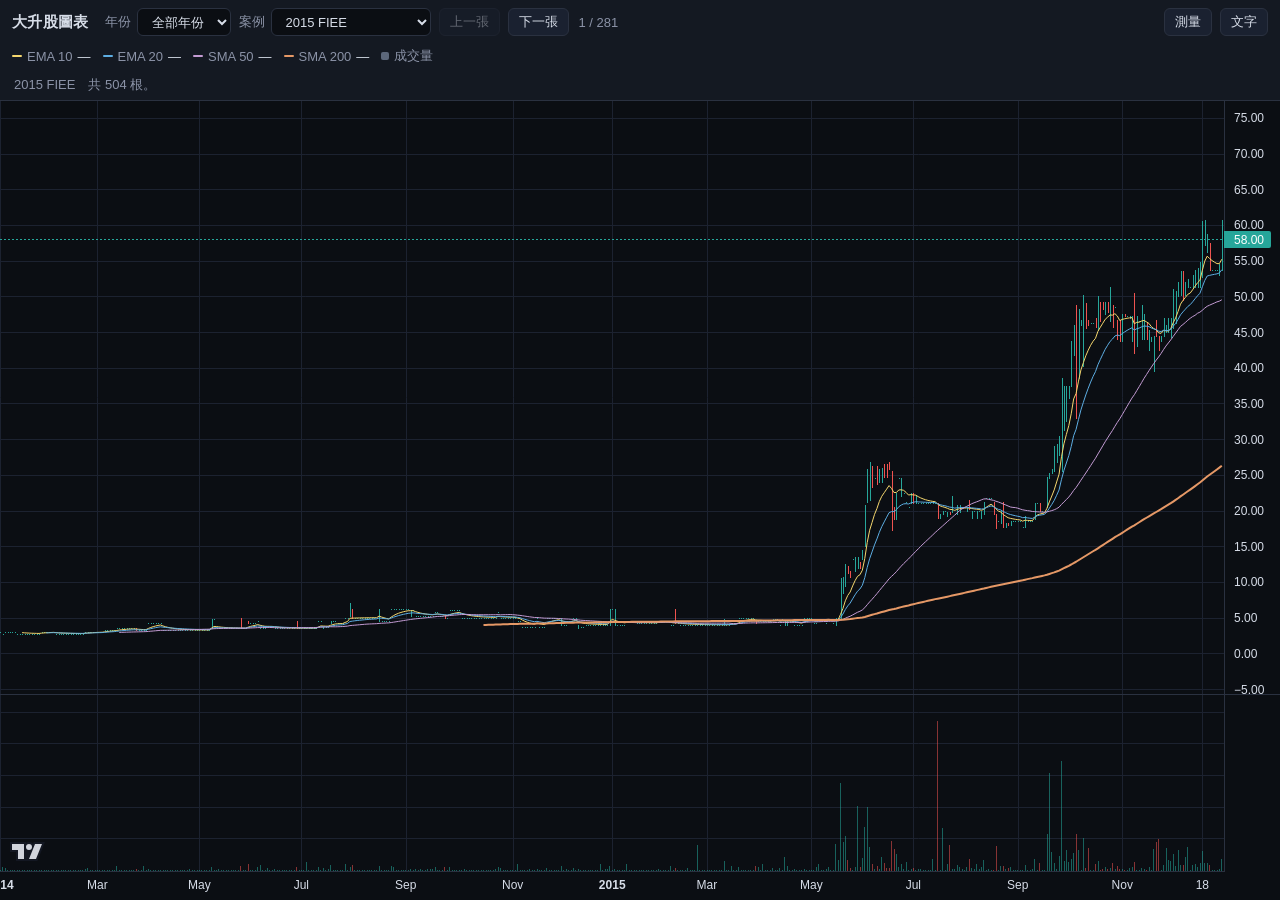
==== index.html @ e2f53012 "Add interactive big-gain stock chart browser with historical CSVs. Static GitHub Pages app using Tra" ====
<!DOCTYPE html>
<html lang="zh-Hant">
<head>
  <meta charset="UTF-8">
  <meta name="viewport" content="width=device-width, initial-scale=1">
  <title>大升股圖表</title>
  <link rel="stylesheet" href="css/styles.css">
</head>
<body>
  <div id="app">
    <header class="toolbar">
      <div class="row">
        <div class="title">大升股圖表</div>
        <label class="field">年份
          <select id="year-filter" aria-label="年份"></select>
        </label>
        <label class="field">案例
          <select id="case-select" aria-label="案例"></select>
        </label>
        <button type="button" id="prev-btn">上一張</button>
        <button type="button" id="next-btn">下一張</button>
        <span id="counter" class="counter">0 / 0</span>
        <span class="spacer"></span>
        <button type="button" id="measure-btn" title="拖拉兩點測量漲跌幅；亦可按住 Shift 拖拉">測量</button>
        <button type="button" id="text-btn" title="在圖上點一下寫短註記">文字</button>
      </div>
      <div class="row">
        <div class="legend">
          <span><i class="swatch ema10"></i>EMA 10 <em class="val" id="val-ema10">—</em></span>
          <span><i class="swatch ema20"></i>EMA 20 <em class="val" id="val-ema20">—</em></span>
          <span><i class="swatch sma50"></i>SMA 50 <em class="val" id="val-sma50">—</em></span>
          <span><i class="swatch sma200"></i>SMA 200 <em class="val" id="val-sma200">—</em></span>
          <span><i class="swatch vol"></i>成交量</span>
          <span id="ohlc" class="ohlc"></span>
        </div>
      </div>
      <div id="status"></div>
    </header>
    <div id="chart-wrap">
      <div id="chart"></div>
      <div id="note-editor">
        <input id="note-input" type="text" maxlength="80" placeholder="輸入文字，Enter 確定，Esc 取消" autocomplete="off">
      </div>
      <div id="boot-error"></div>
    </div>
  </div>
  <!-- TradingView Lightweight Charts v5.3.0, vendored for offline use.
       If the vendor file is missing, you may instead use:
       https://cdn.jsdelivr.net/npm/lightweight-charts@5.3.0/dist/lightweight-charts.standalone.production.js -->
  <script src="vendor/lightweight-charts.standalone.production.js"></script>
  <script src="js/csv.js"></script>
  <script src="js/ma.js"></script>
  <script src="js/draw.js"></script>
  <script src="js/app.js"></script>
</body>
</html>
---- css/styles.css ----
:root {
  --bg: #0b0e13;
  --bg-elev: #141922;
  --bg-hover: #1c2330;
  --border: #2a3140;
  --text: #d7dde8;
  --muted: #8b93a7;
  --accent: #3d8bfd;
  --accent-dim: #2a5a9e;
  --up: #26a69a;
  --down: #ef5350;
  --danger: #e57373;
  --ema10: #f5d76e;
  --ema20: #5dade2;
  --sma50: #c39bd3;
  --sma200: #e59866;
  --toolbar-h: 86px;
  --font: "Segoe UI", "PingFang TC", "Microsoft JhengHei", "Noto Sans TC", sans-serif;
}

* {
  box-sizing: border-box;
  margin: 0;
  padding: 0;
}

html, body {
  height: 100%;
  background: var(--bg);
  color: var(--text);
  font-family: var(--font);
  font-size: 13px;
  overflow: hidden;
}

#app {
  display: flex;
  flex-direction: column;
  height: 100%;
}

.toolbar {
  flex: 0 0 auto;
  min-height: var(--toolbar-h);
  padding: 8px 12px 6px;
  border-bottom: 1px solid var(--border);
  background: var(--bg-elev);
  display: flex;
  flex-direction: column;
  gap: 6px;
}

.row {
  display: flex;
  align-items: center;
  gap: 8px;
  flex-wrap: wrap;
  min-height: 28px;
}

.title {
  font-size: 15px;
  font-weight: 650;
  letter-spacing: 0.02em;
  margin-right: 8px;
  white-space: nowrap;
}

label.field {
  display: flex;
  align-items: center;
  gap: 6px;
  color: var(--muted);
  white-space: nowrap;
}

select, button, input[type="text"] {
  font: inherit;
  color: var(--text);
  background: var(--bg);
  border: 1px solid var(--border);
  border-radius: 6px;
}

select, button {
  height: 28px;
  padding: 0 10px;
}

select {
  max-width: 280px;
}

select#case-select {
  min-width: 160px;
  max-width: 320px;
}

button {
  cursor: pointer;
  background: #1a2130;
  white-space: nowrap;
}

button:hover:not(:disabled) {
  background: var(--bg-hover);
  border-color: #3a4558;
}

button:disabled {
  opacity: 0.4;
  cursor: default;
}

button.active {
  background: var(--accent-dim);
  border-color: var(--accent);
  color: #fff;
}

.counter {
  color: var(--muted);
  margin-left: 2px;
  min-width: 4.5em;
}

.spacer {
  flex: 1;
}

.legend {
  display: flex;
  align-items: center;
  gap: 12px;
  color: var(--muted);
  flex-wrap: wrap;
}

.legend span {
  display: inline-flex;
  align-items: center;
  gap: 5px;
  white-space: nowrap;
}

.swatch {
  width: 10px;
  height: 2px;
  border-radius: 1px;
  display: inline-block;
}

.swatch.ema10 { background: var(--ema10); }
.swatch.ema20 { background: var(--ema20); }
.swatch.sma50 { background: var(--sma50); }
.swatch.sma200 { background: var(--sma200); }
.swatch.vol { background: #5c677a; height: 8px; width: 8px; border-radius: 2px; }

.legend .val {
  color: var(--text);
  font-variant-numeric: tabular-nums;
  min-width: 0;
}

.ohlc {
  color: var(--muted);
  font-variant-numeric: tabular-nums;
  margin-left: 4px;
}

.ohlc b {
  font-weight: 600;
  color: var(--text);
}

.ohlc.up b { color: var(--up); }
.ohlc.down b { color: var(--down); }

#status {
  min-height: 0;
  color: var(--muted);
  padding: 0 2px;
}

#status.error {
  color: var(--danger);
}

#status.info {
  color: #9ec1ff;
}

#chart-wrap {
  flex: 1 1 auto;
  min-height: 0;
  position: relative;
  background: var(--bg);
}

#chart {
  width: 100%;
  height: 100%;
}

#note-editor {
  position: absolute;
  z-index: 20;
  display: none;
  transform: translate(8px, -50%);
}

#note-editor.visible {
  display: block;
}

#note-editor input {
  width: 240px;
  height: 30px;
  padding: 0 10px;
  background: #1b2230;
  border: 1px solid var(--accent);
  box-shadow: 0 6px 20px rgba(0, 0, 0, 0.45);
  outline: none;
}

#boot-error {
  position: absolute;
  inset: 0;
  display: none;
  align-items: center;
  justify-content: center;
  padding: 24px;
  text-align: center;
  color: var(--danger);
  background: var(--bg);
  z-index: 30;
}

#boot-error.visible {
  display: flex;
}
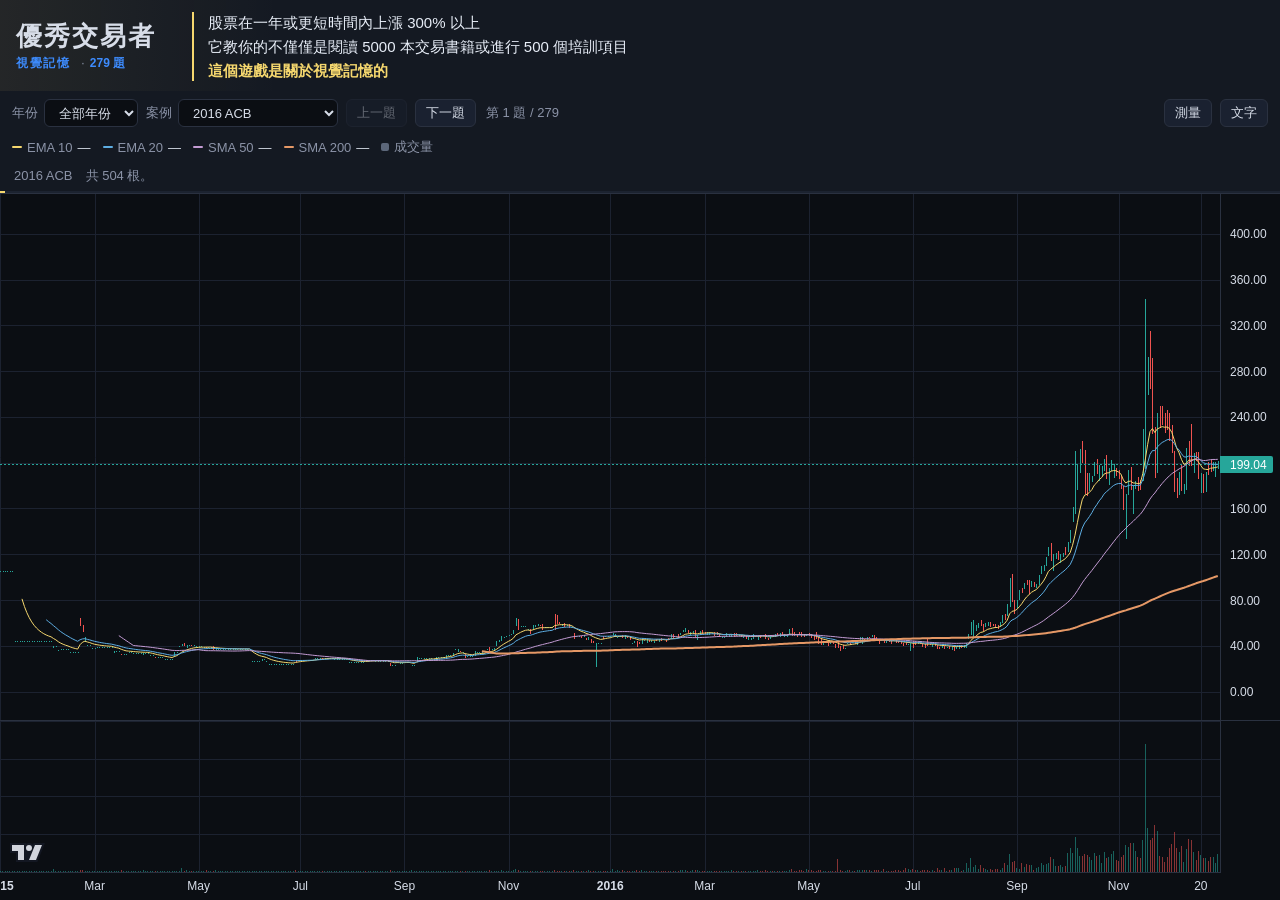
==== commit 76e5cd71: "Frame the public chart site as 優秀交易者 and drop 2015. The page is a dark, chart-first visual-memory ga" ====
--- a/index.html
+++ b/index.html
@@ -3,38 +3,53 @@
 <head>
   <meta charset="UTF-8">
   <meta name="viewport" content="width=device-width, initial-scale=1">
-  <title>大升股圖表</title>
+  <meta name="theme-color" content="#0b0e13">
+  <meta name="description" content="優秀交易者。股票在一年或更短時間內上漲 300% 以上。它教你的不僅僅是閱讀 5000 本交易書籍或進行 500 個培訓項目。這個遊戲是關於視覺記憶的。">
+  <title>優秀交易者</title>
   <link rel="stylesheet" href="css/styles.css">
 </head>
 <body>
   <div id="app">
-    <header class="toolbar">
-      <div class="row">
-        <div class="title">大升股圖表</div>
-        <label class="field">年份
-          <select id="year-filter" aria-label="年份"></select>
-        </label>
-        <label class="field">案例
-          <select id="case-select" aria-label="案例"></select>
-        </label>
-        <button type="button" id="prev-btn">上一張</button>
-        <button type="button" id="next-btn">下一張</button>
-        <span id="counter" class="counter">0 / 0</span>
-        <span class="spacer"></span>
-        <button type="button" id="measure-btn" title="拖拉兩點測量漲跌幅；亦可按住 Shift 拖拉">測量</button>
-        <button type="button" id="text-btn" title="在圖上點一下寫短註記">文字</button>
-      </div>
-      <div class="row">
-        <div class="legend">
-          <span><i class="swatch ema10"></i>EMA 10 <em class="val" id="val-ema10">—</em></span>
-          <span><i class="swatch ema20"></i>EMA 20 <em class="val" id="val-ema20">—</em></span>
-          <span><i class="swatch sma50"></i>SMA 50 <em class="val" id="val-sma50">—</em></span>
-          <span><i class="swatch sma200"></i>SMA 200 <em class="val" id="val-sma200">—</em></span>
-          <span><i class="swatch vol"></i>成交量</span>
-          <span id="ohlc" class="ohlc"></span>
+    <header class="site-header">
+      <div class="masthead">
+        <div class="brand">
+          <h1>優秀交易者</h1>
+          <p class="kicker">視覺記憶 <span id="round-total"></span></p>
+        </div>
+        <div class="creed">
+          <p>股票在一年或更短時間內上漲 300% 以上</p>
+          <p>它教你的不僅僅是閱讀 5000 本交易書籍或進行 500 個培訓項目</p>
+          <p class="creed-focus">這個遊戲是關於視覺記憶的</p>
         </div>
       </div>
-      <div id="status"></div>
+      <div class="toolbar">
+        <div class="row">
+          <label class="field">年份
+            <select id="year-filter" aria-label="年份"></select>
+          </label>
+          <label class="field">案例
+            <select id="case-select" aria-label="案例"></select>
+          </label>
+          <button type="button" id="prev-btn">上一題</button>
+          <button type="button" id="next-btn">下一題</button>
+          <span id="counter" class="counter">0 / 0</span>
+          <span class="spacer"></span>
+          <button type="button" id="measure-btn" title="拖拉兩點測量漲跌幅；亦可按住 Shift 拖拉">測量</button>
+          <button type="button" id="text-btn" title="在圖上點一下寫短註記">文字</button>
+        </div>
+        <div class="row">
+          <div class="legend">
+            <span><i class="swatch ema10"></i>EMA 10 <em class="val" id="val-ema10">—</em></span>
+            <span><i class="swatch ema20"></i>EMA 20 <em class="val" id="val-ema20">—</em></span>
+            <span><i class="swatch sma50"></i>SMA 50 <em class="val" id="val-sma50">—</em></span>
+            <span><i class="swatch sma200"></i>SMA 200 <em class="val" id="val-sma200">—</em></span>
+            <span><i class="swatch vol"></i>成交量</span>
+            <span id="ohlc" class="ohlc"></span>
+          </div>
+        </div>
+        <div id="status"></div>
+      </div>
+      <div class="deck-progress" aria-hidden="true"><span id="progress-bar"></span></div>
     </header>
     <div id="chart-wrap">
       <div id="chart"></div>
--- a/css/styles.css
+++ b/css/styles.css
@@ -14,7 +14,6 @@
   --ema20: #5dade2;
   --sma50: #c39bd3;
   --sma200: #e59866;
-  --toolbar-h: 86px;
   --font: "Segoe UI", "PingFang TC", "Microsoft JhengHei", "Noto Sans TC", sans-serif;
 }
 
@@ -39,15 +38,92 @@
   height: 100%;
 }
 
+.site-header {
+  flex: 0 0 auto;
+  background: var(--bg-elev);
+  border-bottom: 1px solid var(--border);
+}
+
+.masthead {
+  display: grid;
+  grid-template-columns: minmax(148px, auto) minmax(0, 1fr);
+  gap: 8px 28px;
+  align-items: center;
+  padding: 12px 16px 10px;
+  background:
+    linear-gradient(90deg, rgba(245, 215, 110, 0.07), transparent 280px),
+    var(--bg-elev);
+}
+
+.brand h1 {
+  font-size: 26px;
+  font-weight: 700;
+  letter-spacing: 0.08em;
+  line-height: 1.15;
+}
+
+.kicker {
+  margin-top: 3px;
+  color: var(--accent);
+  font-size: 12px;
+  font-weight: 600;
+  letter-spacing: 0.14em;
+}
+
+.kicker span {
+  letter-spacing: 0;
+}
+
+.kicker span:empty {
+  display: none;
+}
+
+.kicker span::before {
+  content: "·";
+  margin: 0 0.45em;
+  color: var(--muted);
+  font-weight: 500;
+}
+
+.creed {
+  min-width: 0;
+  padding-left: 14px;
+  border-left: 2px solid var(--ema10);
+}
+
+.creed p {
+  color: #e8eef8;
+  font-size: 15px;
+  line-height: 1.45;
+}
+
+.creed p + p {
+  margin-top: 2px;
+}
+
+.creed p.creed-focus {
+  color: var(--ema10);
+  font-weight: 700;
+}
+
 .toolbar {
   flex: 0 0 auto;
-  min-height: var(--toolbar-h);
   padding: 8px 12px 6px;
-  border-bottom: 1px solid var(--border);
-  background: var(--bg-elev);
   display: flex;
   flex-direction: column;
   gap: 6px;
+}
+
+.deck-progress {
+  height: 2px;
+  background: #1c2330;
+}
+
+.deck-progress span {
+  display: block;
+  height: 100%;
+  width: 0;
+  background: var(--ema10);
 }
 
 .row {
@@ -56,14 +132,6 @@
   gap: 8px;
   flex-wrap: wrap;
   min-height: 28px;
-}
-
-.title {
-  font-size: 15px;
-  font-weight: 650;
-  letter-spacing: 0.02em;
-  margin-right: 8px;
-  white-space: nowrap;
 }
 
 label.field {
@@ -107,6 +175,13 @@
   border-color: #3a4558;
 }
 
+button:focus-visible,
+select:focus-visible,
+input:focus-visible {
+  outline: 2px solid var(--accent);
+  outline-offset: 1px;
+}
+
 button:disabled {
   opacity: 0.4;
   cursor: default;
@@ -121,7 +196,8 @@
 .counter {
   color: var(--muted);
   margin-left: 2px;
-  min-width: 4.5em;
+  min-width: 8.5em;
+  font-variant-numeric: tabular-nums;
 }
 
 .spacer {
@@ -239,3 +315,19 @@
 #boot-error.visible {
   display: flex;
 }
+
+@media (max-width: 760px) {
+  .masthead {
+    grid-template-columns: 1fr;
+    gap: 8px;
+    padding: 10px 12px 8px;
+  }
+
+  .brand h1 {
+    font-size: 22px;
+  }
+
+  .creed p {
+    font-size: 13.5px;
+  }
+}
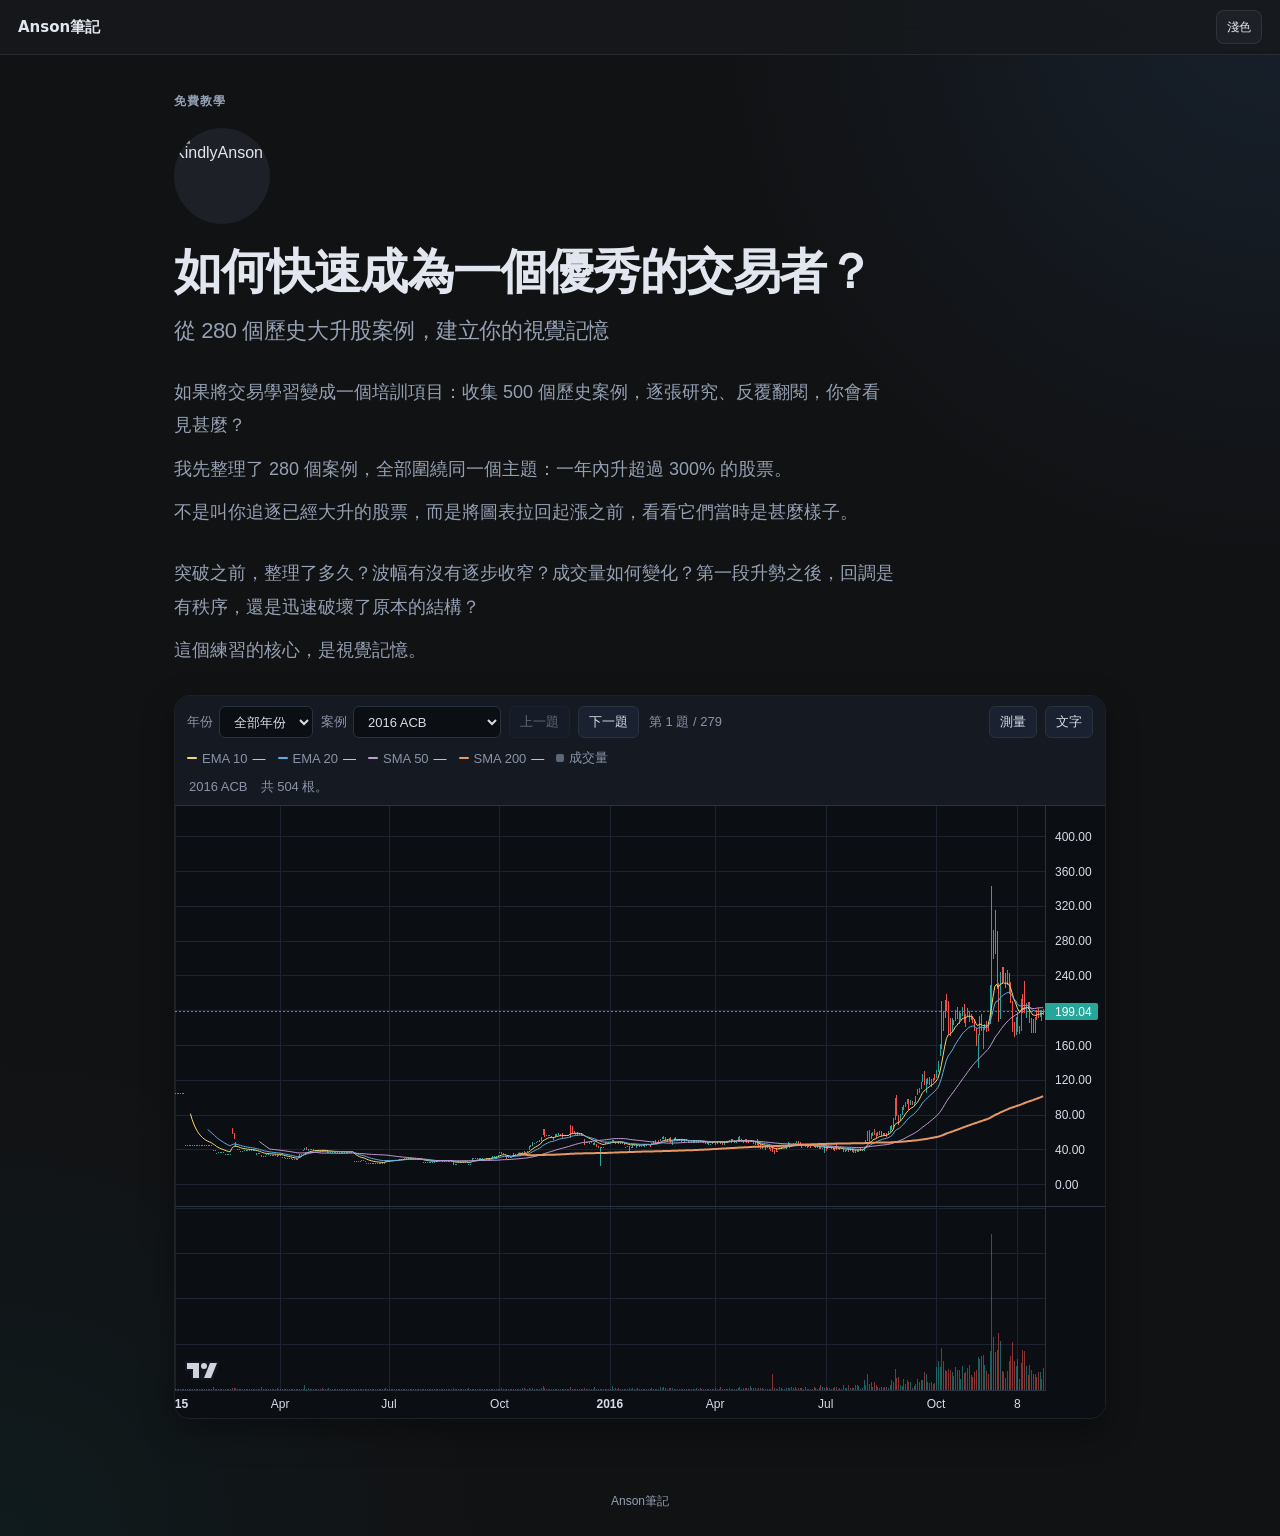
==== commit 52e3782e: "Present the chart as a figure inside an Anson筆記 essay. Keep Tam's wording, including 反覆翻閱 and the wr" ====
--- a/index.html
+++ b/index.html
@@ -1,64 +1,100 @@
 <!DOCTYPE html>
-<html lang="zh-Hant">
+<html lang="zh-Hant" data-theme="dark">
 <head>
   <meta charset="UTF-8">
-  <meta name="viewport" content="width=device-width, initial-scale=1">
-  <meta name="theme-color" content="#0b0e13">
-  <meta name="description" content="優秀交易者。股票在一年或更短時間內上漲 300% 以上。它教你的不僅僅是閱讀 5000 本交易書籍或進行 500 個培訓項目。這個遊戲是關於視覺記憶的。">
-  <title>優秀交易者</title>
+  <meta name="viewport" content="width=device-width, initial-scale=1.0">
+  <title>如何快速成為一個優秀的交易者？ · Anson筆記</title>
+  <meta name="description" content="從 280 個歷史大升股案例，建立你的視覺記憶">
+  <meta name="theme-color" content="#111214">
+  <link href="https://api.fontshare.com/v2/css?f[]=satoshi@400,500,700&display=swap" rel="stylesheet">
+  <script>
+    (function () {
+      try {
+        var theme = localStorage.getItem("anson-notes-theme");
+        if (theme === "light" || theme === "dark") {
+          document.documentElement.setAttribute("data-theme", theme);
+        }
+      } catch (e) {}
+    })();
+  </script>
   <link rel="stylesheet" href="css/styles.css">
 </head>
 <body>
-  <div id="app">
-    <header class="site-header">
-      <div class="masthead">
-        <div class="brand">
-          <h1>優秀交易者</h1>
-          <p class="kicker">視覺記憶 <span id="round-total"></span></p>
-        </div>
-        <div class="creed">
-          <p>股票在一年或更短時間內上漲 300% 以上</p>
-          <p>它教你的不僅僅是閱讀 5000 本交易書籍或進行 500 個培訓項目</p>
-          <p class="creed-focus">這個遊戲是關於視覺記憶的</p>
-        </div>
+  <header class="topbar">
+    <a class="brand" href="https://kindlyanson.com/" aria-label="Anson筆記">
+      <div class="brand-text">
+        <div class="brand-name">Anson筆記</div>
       </div>
-      <div class="toolbar">
-        <div class="row">
-          <label class="field">年份
-            <select id="year-filter" aria-label="年份"></select>
-          </label>
-          <label class="field">案例
-            <select id="case-select" aria-label="案例"></select>
-          </label>
-          <button type="button" id="prev-btn">上一題</button>
-          <button type="button" id="next-btn">下一題</button>
-          <span id="counter" class="counter">0 / 0</span>
-          <span class="spacer"></span>
-          <button type="button" id="measure-btn" title="拖拉兩點測量漲跌幅；亦可按住 Shift 拖拉">測量</button>
-          <button type="button" id="text-btn" title="在圖上點一下寫短註記">文字</button>
-        </div>
-        <div class="row">
-          <div class="legend">
-            <span><i class="swatch ema10"></i>EMA 10 <em class="val" id="val-ema10">—</em></span>
-            <span><i class="swatch ema20"></i>EMA 20 <em class="val" id="val-ema20">—</em></span>
-            <span><i class="swatch sma50"></i>SMA 50 <em class="val" id="val-sma50">—</em></span>
-            <span><i class="swatch sma200"></i>SMA 200 <em class="val" id="val-sma200">—</em></span>
-            <span><i class="swatch vol"></i>成交量</span>
-            <span id="ohlc" class="ohlc"></span>
+    </a>
+    <div class="top-actions">
+      <button class="btn" id="themeToggle" type="button">淺色</button>
+    </div>
+  </header>
+
+  <main>
+    <article class="essay">
+      <a class="back-link" href="https://kindlyanson.com/">免費教學</a>
+      <img class="cover-avatar" src="https://kindlyanson.com/html/shared/kindlyanson-avatar.jpg" width="96" height="96" alt="KindlyAnson">
+      <h1>如何快速成為一個優秀的交易者？</h1>
+      <p class="dek">從 280 個歷史大升股案例，建立你的視覺記憶</p>
+
+      <div class="essay-body">
+        <section>
+          <p>如果將交易學習變成一個培訓項目：收集 500 個歷史案例，逐張研究、反覆翻閱，你會看見甚麼？</p>
+          <p>我先整理了 280 個案例，全部圍繞同一個主題：一年內升超過 300% 的股票。</p>
+          <p>不是叫你追逐已經大升的股票，而是將圖表拉回起漲之前，看看它們當時是甚麼樣子。</p>
+        </section>
+        <section>
+          <p>突破之前，整理了多久？波幅有沒有逐步收窄？成交量如何變化？第一段升勢之後，回調是有秩序，還是迅速破壞了原本的結構？</p>
+          <p>這個練習的核心，是視覺記憶。</p>
+        </section>
+        <figure class="chart-figure">
+          <div id="app" class="chart-card">
+            <div class="toolbar">
+              <div class="row">
+                <label class="field">年份
+                  <select id="year-filter" aria-label="年份"></select>
+                </label>
+                <label class="field">案例
+                  <select id="case-select" aria-label="案例"></select>
+                </label>
+                <button type="button" id="prev-btn">上一題</button>
+                <button type="button" id="next-btn">下一題</button>
+                <span id="counter" class="counter">0 / 0</span>
+                <span class="tools">
+                  <button type="button" id="measure-btn" title="拖拉兩點測量漲跌幅；亦可按住 Shift 拖拉">測量</button>
+                  <button type="button" id="text-btn" title="在圖上點一下寫短註記">文字</button>
+                </span>
+              </div>
+              <div class="row">
+                <div class="legend">
+                  <span><i class="swatch ema10"></i>EMA 10 <em class="val" id="val-ema10">—</em></span>
+                  <span><i class="swatch ema20"></i>EMA 20 <em class="val" id="val-ema20">—</em></span>
+                  <span><i class="swatch sma50"></i>SMA 50 <em class="val" id="val-sma50">—</em></span>
+                  <span><i class="swatch sma200"></i>SMA 200 <em class="val" id="val-sma200">—</em></span>
+                  <span><i class="swatch vol"></i>成交量</span>
+                  <span id="ohlc" class="ohlc"></span>
+                </div>
+              </div>
+              <div id="status"></div>
+            </div>
+            <div id="chart-wrap">
+              <div id="chart"></div>
+              <div id="note-editor">
+                <input id="note-input" type="text" maxlength="80" placeholder="輸入文字，Enter 確定，Esc 取消" autocomplete="off">
+              </div>
+              <div id="boot-error"></div>
+            </div>
           </div>
-        </div>
-        <div id="status"></div>
+        </figure>
       </div>
-      <div class="deck-progress" aria-hidden="true"><span id="progress-bar"></span></div>
-    </header>
-    <div id="chart-wrap">
-      <div id="chart"></div>
-      <div id="note-editor">
-        <input id="note-input" type="text" maxlength="80" placeholder="輸入文字，Enter 確定，Esc 取消" autocomplete="off">
-      </div>
-      <div id="boot-error"></div>
-    </div>
-  </div>
+    </article>
+  </main>
+
+  <footer class="footer">
+    <a href="https://kindlyanson.com/">Anson筆記</a>
+  </footer>
+
   <!-- TradingView Lightweight Charts v5.3.0, vendored for offline use.
        If the vendor file is missing, you may instead use:
        https://cdn.jsdelivr.net/npm/lightweight-charts@5.3.0/dist/lightweight-charts.standalone.production.js -->
@@ -66,6 +102,7 @@
   <script src="js/csv.js"></script>
   <script src="js/ma.js"></script>
   <script src="js/draw.js"></script>
+  <script src="js/theme.js"></script>
   <script src="js/app.js"></script>
 </body>
 </html>
--- a/css/styles.css
+++ b/css/styles.css
@@ -1,4 +1,212 @@
-:root {
+/* Essay page, visually aligned with the kindlyanson.com article pages.
+   Colors, type, and header are local so this GitHub Pages site does not
+   depend on kindlyanson.com stylesheets. */
+
+:root,
+[data-theme="light"] {
+  --bg: #f4f3ef;
+  --surface: #fbfaf7;
+  --surface-2: #f1eee8;
+  --s2: #edeae4;
+  --text: #28251d;
+  --muted: #7a7974;
+  --border: oklch(0.2 0.01 80 / 0.12);
+  --primary: #01696f;
+  --primary-hover: #0c4e54;
+  --shadow: 0 12px 32px oklch(0.2 0.01 80 / 0.1);
+  color-scheme: light;
+}
+
+[data-theme="dark"] {
+  --bg: #111214;
+  --surface: #17191d;
+  --surface-2: #1d2026;
+  --s2: #1d2026;
+  --text: #e2e6ee;
+  --muted: #95a0b3;
+  --border: rgba(255, 255, 255, 0.08);
+  --primary: #4ea1ff;
+  --primary-hover: #2d8eff;
+  --shadow: 0 12px 32px rgba(0, 0, 0, 0.35);
+  color-scheme: dark;
+}
+
+* {
+  box-sizing: border-box;
+  margin: 0;
+  padding: 0;
+}
+
+html,
+body {
+  min-height: 100%;
+}
+
+body {
+  font-family: "Satoshi", "PingFang TC", "Microsoft JhengHei", "Noto Sans TC", sans-serif;
+  background:
+    radial-gradient(circle at top right, rgba(78, 161, 255, 0.1), transparent 28%),
+    radial-gradient(circle at bottom left, rgba(1, 105, 111, 0.1), transparent 24%),
+    var(--bg);
+  color: var(--text);
+  min-height: 100vh;
+  display: flex;
+  flex-direction: column;
+}
+
+main {
+  flex: 1;
+}
+
+.topbar {
+  flex-shrink: 0;
+  display: flex;
+  align-items: center;
+  justify-content: space-between;
+  gap: 14px;
+  padding: 10px 18px;
+  border-bottom: 1px solid var(--border);
+  background: color-mix(in oklab, var(--surface) 86%, transparent);
+  backdrop-filter: blur(14px);
+  -webkit-backdrop-filter: blur(14px);
+  position: sticky;
+  top: 0;
+  z-index: 40;
+}
+
+.brand {
+  display: flex;
+  align-items: center;
+  gap: 10px;
+  flex-shrink: 0;
+  min-width: max-content;
+  text-decoration: none;
+  color: inherit;
+}
+
+.brand-text {
+  display: flex;
+  flex-direction: column;
+  gap: 1px;
+  min-width: max-content;
+}
+
+.brand-name {
+  font-family: "Noto Sans TC", "PingFang TC", "Microsoft JhengHei", system-ui, sans-serif;
+  font-size: 15px;
+  font-weight: 700;
+  letter-spacing: 0;
+  line-height: 1.2;
+  white-space: nowrap;
+}
+
+.top-actions {
+  display: flex;
+  align-items: center;
+  gap: 8px;
+  flex-shrink: 0;
+}
+
+.topbar .btn {
+  background: var(--s2);
+  color: var(--text);
+  border: 1px solid var(--border);
+  border-radius: 8px;
+  padding: 7px 10px;
+  font: inherit;
+  font-weight: 500;
+  font-size: 12px;
+  min-height: 34px;
+  cursor: pointer;
+}
+
+.topbar .btn:hover,
+.topbar .btn:active {
+  transform: none;
+}
+
+a:focus-visible,
+.topbar .btn:focus-visible {
+  outline: 2px solid var(--primary);
+  outline-offset: 3px;
+}
+
+.essay {
+  width: min(100%, 980px);
+  margin: 0 auto;
+  padding: 36px 24px 56px;
+  text-align: left;
+}
+
+.back-link {
+  display: inline-block;
+  margin: 0 0 18px;
+  font-size: 12px;
+  font-weight: 700;
+  letter-spacing: 0.08em;
+  color: var(--muted);
+  text-decoration: none;
+}
+
+.back-link:hover {
+  color: var(--primary);
+}
+
+.cover-avatar {
+  display: block;
+  width: 96px;
+  height: 96px;
+  margin: 0 0 18px;
+  border-radius: 50%;
+  object-fit: cover;
+  object-position: center;
+  background: var(--s2);
+}
+
+.essay h1 {
+  margin: 0 0 12px;
+  max-width: 18em;
+  font-size: clamp(32px, 4.5vw, 48px);
+  font-weight: 700;
+  line-height: 1.25;
+  letter-spacing: -0.03em;
+}
+
+.dek {
+  margin: 0;
+  max-width: 22em;
+  font-size: clamp(18px, 2.2vw, 22px);
+  font-weight: 500;
+  line-height: 1.55;
+  letter-spacing: -0.02em;
+  color: var(--muted);
+}
+
+.essay-body {
+  display: grid;
+  gap: 28px;
+  margin-top: 28px;
+}
+
+.essay-body p {
+  margin: 0;
+  max-width: 40em;
+  font-size: 18px;
+  line-height: 1.85;
+  color: var(--muted);
+}
+
+.essay-body p + p {
+  margin-top: 10px;
+}
+
+.chart-figure {
+  margin: 0;
+  width: 100%;
+  min-width: 0;
+}
+
+.chart-card {
   --bg: #0b0e13;
   --bg-elev: #141922;
   --bg-hover: #1c2330;
@@ -14,119 +222,30 @@
   --ema20: #5dade2;
   --sma50: #c39bd3;
   --sma200: #e59866;
-  --font: "Segoe UI", "PingFang TC", "Microsoft JhengHei", "Noto Sans TC", sans-serif;
-}
-
-* {
-  box-sizing: border-box;
-  margin: 0;
-  padding: 0;
-}
-
-html, body {
-  height: 100%;
+  display: flex;
+  flex-direction: column;
   background: var(--bg);
   color: var(--text);
-  font-family: var(--font);
+  border: 1px solid rgba(255, 255, 255, 0.08);
+  border-radius: 16px;
+  overflow: hidden;
+  box-shadow: var(--shadow);
+  color-scheme: dark;
+  font-family: "Segoe UI", "PingFang TC", "Microsoft JhengHei", "Noto Sans TC", sans-serif;
   font-size: 13px;
-  overflow: hidden;
-}
-
-#app {
-  display: flex;
-  flex-direction: column;
-  height: 100%;
-}
-
-.site-header {
+}
+
+.chart-card .toolbar {
   flex: 0 0 auto;
+  padding: 10px 12px 8px;
   background: var(--bg-elev);
   border-bottom: 1px solid var(--border);
-}
-
-.masthead {
-  display: grid;
-  grid-template-columns: minmax(148px, auto) minmax(0, 1fr);
-  gap: 8px 28px;
-  align-items: center;
-  padding: 12px 16px 10px;
-  background:
-    linear-gradient(90deg, rgba(245, 215, 110, 0.07), transparent 280px),
-    var(--bg-elev);
-}
-
-.brand h1 {
-  font-size: 26px;
-  font-weight: 700;
-  letter-spacing: 0.08em;
-  line-height: 1.15;
-}
-
-.kicker {
-  margin-top: 3px;
-  color: var(--accent);
-  font-size: 12px;
-  font-weight: 600;
-  letter-spacing: 0.14em;
-}
-
-.kicker span {
-  letter-spacing: 0;
-}
-
-.kicker span:empty {
-  display: none;
-}
-
-.kicker span::before {
-  content: "·";
-  margin: 0 0.45em;
-  color: var(--muted);
-  font-weight: 500;
-}
-
-.creed {
-  min-width: 0;
-  padding-left: 14px;
-  border-left: 2px solid var(--ema10);
-}
-
-.creed p {
-  color: #e8eef8;
-  font-size: 15px;
-  line-height: 1.45;
-}
-
-.creed p + p {
-  margin-top: 2px;
-}
-
-.creed p.creed-focus {
-  color: var(--ema10);
-  font-weight: 700;
-}
-
-.toolbar {
-  flex: 0 0 auto;
-  padding: 8px 12px 6px;
   display: flex;
   flex-direction: column;
   gap: 6px;
 }
 
-.deck-progress {
-  height: 2px;
-  background: #1c2330;
-}
-
-.deck-progress span {
-  display: block;
-  height: 100%;
-  width: 0;
-  background: var(--ema10);
-}
-
-.row {
+.chart-card .row {
   display: flex;
   align-items: center;
   gap: 8px;
@@ -134,15 +253,18 @@
   min-height: 28px;
 }
 
-label.field {
+.chart-card label.field {
   display: flex;
   align-items: center;
   gap: 6px;
   color: var(--muted);
   white-space: nowrap;
-}
-
-select, button, input[type="text"] {
+  min-width: 0;
+}
+
+.chart-card select,
+.chart-card button,
+.chart-card input[type="text"] {
   font: inherit;
   color: var(--text);
   background: var(--bg);
@@ -150,148 +272,158 @@
   border-radius: 6px;
 }
 
-select, button {
-  height: 28px;
+.chart-card select,
+.chart-card button {
+  height: 32px;
   padding: 0 10px;
 }
 
-select {
+.chart-card select {
   max-width: 280px;
-}
-
-select#case-select {
-  min-width: 160px;
+  min-width: 0;
+}
+
+.chart-card select#case-select {
+  min-width: 148px;
   max-width: 320px;
 }
 
-button {
+.chart-card button {
   cursor: pointer;
   background: #1a2130;
   white-space: nowrap;
 }
 
-button:hover:not(:disabled) {
+.chart-card button:hover:not(:disabled) {
   background: var(--bg-hover);
   border-color: #3a4558;
 }
 
-button:focus-visible,
-select:focus-visible,
-input:focus-visible {
+.chart-card button:focus-visible,
+.chart-card select:focus-visible,
+.chart-card input:focus-visible {
   outline: 2px solid var(--accent);
   outline-offset: 1px;
 }
 
-button:disabled {
+.chart-card button:disabled {
   opacity: 0.4;
   cursor: default;
 }
 
-button.active {
+.chart-card button.active {
   background: var(--accent-dim);
   border-color: var(--accent);
   color: #fff;
 }
 
-.counter {
+.chart-card .counter {
   color: var(--muted);
   margin-left: 2px;
   min-width: 8.5em;
   font-variant-numeric: tabular-nums;
 }
 
-.spacer {
-  flex: 1;
-}
-
-.legend {
+.chart-card .tools {
+  display: inline-flex;
+  align-items: center;
+  gap: 8px;
+  margin-left: auto;
+}
+
+.chart-card .legend {
   display: flex;
   align-items: center;
   gap: 12px;
   color: var(--muted);
   flex-wrap: wrap;
-}
-
-.legend span {
+  min-width: 0;
+}
+
+.chart-card .legend span {
   display: inline-flex;
   align-items: center;
   gap: 5px;
   white-space: nowrap;
 }
 
-.swatch {
+.chart-card .swatch {
   width: 10px;
   height: 2px;
   border-radius: 1px;
   display: inline-block;
 }
 
-.swatch.ema10 { background: var(--ema10); }
-.swatch.ema20 { background: var(--ema20); }
-.swatch.sma50 { background: var(--sma50); }
-.swatch.sma200 { background: var(--sma200); }
-.swatch.vol { background: #5c677a; height: 8px; width: 8px; border-radius: 2px; }
-
-.legend .val {
+.chart-card .swatch.ema10 { background: var(--ema10); }
+.chart-card .swatch.ema20 { background: var(--ema20); }
+.chart-card .swatch.sma50 { background: var(--sma50); }
+.chart-card .swatch.sma200 { background: var(--sma200); }
+.chart-card .swatch.vol {
+  background: #5c677a;
+  height: 8px;
+  width: 8px;
+  border-radius: 2px;
+}
+
+.chart-card .legend .val {
   color: var(--text);
   font-variant-numeric: tabular-nums;
-  min-width: 0;
-}
-
-.ohlc {
+  font-style: normal;
+}
+
+.chart-card .ohlc {
   color: var(--muted);
   font-variant-numeric: tabular-nums;
   margin-left: 4px;
-}
-
-.ohlc b {
+  white-space: normal;
+}
+
+.chart-card .ohlc b {
   font-weight: 600;
   color: var(--text);
 }
 
-.ohlc.up b { color: var(--up); }
-.ohlc.down b { color: var(--down); }
-
-#status {
+.chart-card .ohlc.up b { color: var(--up); }
+.chart-card .ohlc.down b { color: var(--down); }
+
+.chart-card #status {
   min-height: 0;
   color: var(--muted);
   padding: 0 2px;
-}
-
-#status.error {
-  color: var(--danger);
-}
-
-#status.info {
-  color: #9ec1ff;
-}
-
-#chart-wrap {
-  flex: 1 1 auto;
-  min-height: 0;
+  line-height: 1.45;
+}
+
+.chart-card #status.error { color: var(--danger); }
+.chart-card #status.info { color: #9ec1ff; }
+
+.chart-card #chart-wrap {
   position: relative;
-  background: var(--bg);
-}
-
-#chart {
+  height: clamp(440px, 68vh, 640px);
+  min-height: 440px;
+  background: #0b0e13;
+}
+
+.chart-card #chart {
   width: 100%;
   height: 100%;
-}
-
-#note-editor {
+  touch-action: pan-y;
+}
+
+.chart-card #note-editor {
   position: absolute;
   z-index: 20;
   display: none;
   transform: translate(8px, -50%);
-}
-
-#note-editor.visible {
+  max-width: calc(100% - 16px);
+}
+
+.chart-card #note-editor.visible {
   display: block;
 }
 
-#note-editor input {
-  width: 240px;
-  height: 30px;
+.chart-card #note-editor input {
+  width: min(240px, 100%);
+  height: 36px;
   padding: 0 10px;
   background: #1b2230;
   border: 1px solid var(--accent);
@@ -299,7 +431,7 @@
   outline: none;
 }
 
-#boot-error {
+.chart-card #boot-error {
   position: absolute;
   inset: 0;
   display: none;
@@ -308,26 +440,95 @@
   padding: 24px;
   text-align: center;
   color: var(--danger);
-  background: var(--bg);
+  background: #0b0e13;
   z-index: 30;
 }
 
-#boot-error.visible {
-  display: flex;
+.chart-card #boot-error.visible {
+  display: flex;
+}
+
+.footer {
+  padding: 18px 22px 26px;
+  text-align: center;
+  font-size: 12px;
+  color: var(--muted);
+}
+
+.footer a {
+  color: inherit;
+  text-decoration: none;
+}
+
+.footer a:hover {
+  color: var(--primary);
 }
 
 @media (max-width: 760px) {
-  .masthead {
-    grid-template-columns: 1fr;
-    gap: 8px;
-    padding: 10px 12px 8px;
-  }
-
-  .brand h1 {
-    font-size: 22px;
-  }
-
-  .creed p {
-    font-size: 13.5px;
-  }
-}
+  .topbar {
+    padding: 8px 12px;
+  }
+
+  .chart-card .tools {
+    margin-left: 0;
+  }
+
+  .chart-card label.field {
+    flex: 1 1 calc(50% - 8px);
+  }
+
+  .chart-card label.field select {
+    flex: 1 1 auto;
+    width: 100%;
+    max-width: none;
+  }
+
+  .chart-card select#case-select {
+    min-width: 0;
+    max-width: none;
+  }
+}
+
+@media (max-width: 520px) {
+  .essay {
+    padding: 24px 14px 40px;
+  }
+
+  .topbar .btn {
+    min-height: 44px;
+    padding: 0 14px;
+  }
+
+  .chart-card .toolbar {
+    padding: 10px 10px 8px;
+  }
+
+  .chart-card select,
+  .chart-card button {
+    height: 40px;
+    padding: 0 12px;
+  }
+
+  .chart-card label.field {
+    flex: 1 1 100%;
+  }
+
+  .chart-card #chart-wrap {
+    height: clamp(460px, 74vh, 640px);
+    min-height: 460px;
+  }
+
+  .chart-card .legend {
+    gap: 8px 10px;
+  }
+
+  .chart-card .counter {
+    min-width: max-content;
+  }
+}
+
+@media (max-width: 420px) {
+  .brand-name {
+    font-size: 13px;
+  }
+}
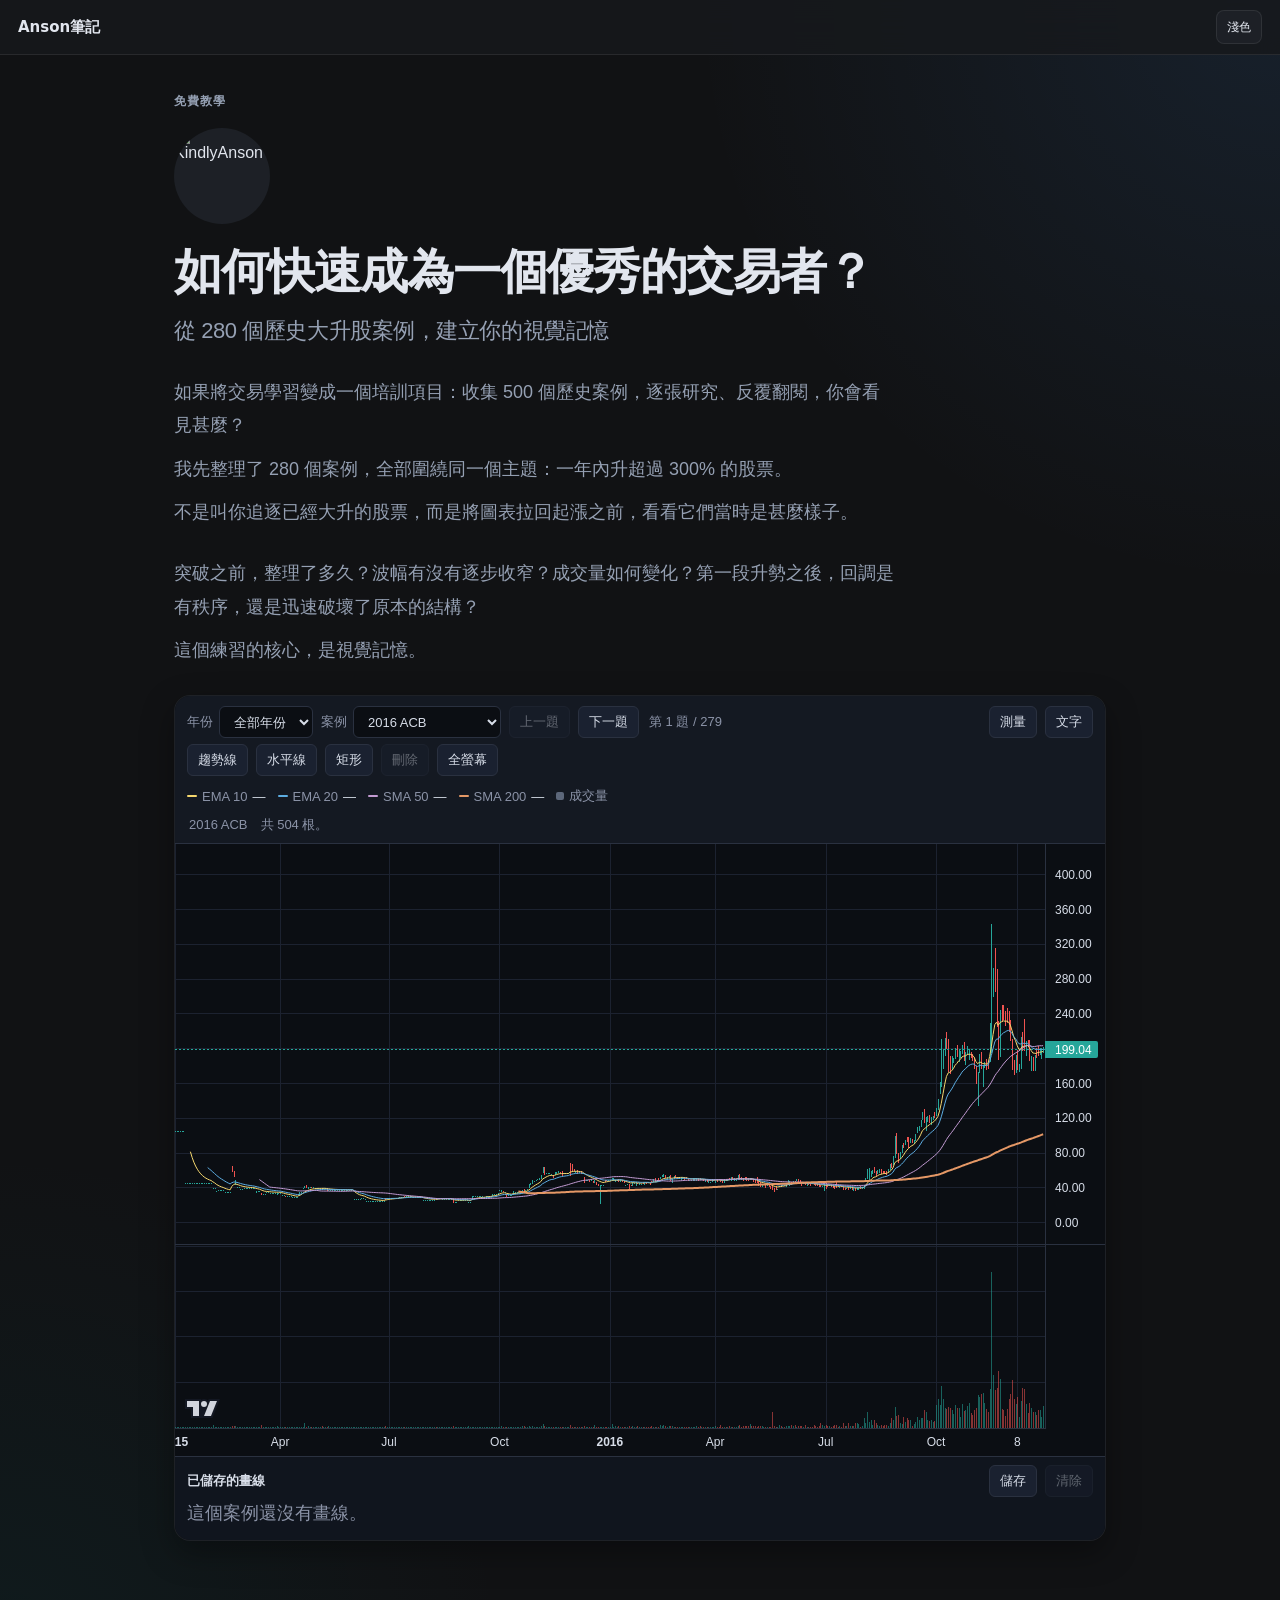
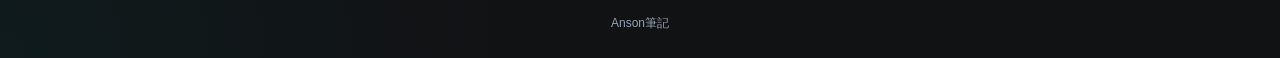
==== commit 15f9f5d9: "Add drawing tools, a saved-drawings list, and fullscreen. Trend lines, horizontal lines, and rectang" ====
--- a/index.html
+++ b/index.html
@@ -66,6 +66,13 @@
                   <button type="button" id="text-btn" title="在圖上點一下寫短註記">文字</button>
                 </span>
               </div>
+              <div class="row draw-tools" role="toolbar" aria-label="畫圖">
+                <button type="button" id="trend-btn" title="拖拉，或點兩下，畫趨勢線">趨勢線</button>
+                <button type="button" id="hline-btn" title="在一個價位畫水平線">水平線</button>
+                <button type="button" id="rect-btn" title="拖拉，或點兩下，畫矩形">矩形</button>
+                <button type="button" id="delete-draw-btn" title="刪除選取的畫線" disabled>刪除</button>
+                <button type="button" id="fullscreen-btn" title="放大圖表">全螢幕</button>
+              </div>
               <div class="row">
                 <div class="legend">
                   <span><i class="swatch ema10"></i>EMA 10 <em class="val" id="val-ema10">—</em></span>
@@ -85,6 +92,18 @@
               </div>
               <div id="boot-error"></div>
             </div>
+            <aside class="draw-panel" aria-label="已儲存的畫線">
+              <div class="draw-panel-head">
+                <strong>已儲存的畫線</strong>
+                <span id="draw-saved" class="draw-saved"></span>
+                <span class="draw-actions">
+                  <button type="button" id="save-draw-btn">儲存</button>
+                  <button type="button" id="clear-draw-btn">清除</button>
+                </span>
+              </div>
+              <p id="draw-empty" class="draw-empty">這個案例還沒有畫線。</p>
+              <ul id="draw-list" class="draw-list"></ul>
+            </aside>
           </div>
         </figure>
       </div>
--- a/css/styles.css
+++ b/css/styles.css
@@ -448,6 +448,131 @@
   display: flex;
 }
 
+.chart-card.is-drawing #chart {
+  touch-action: none;
+}
+
+.draw-panel {
+  flex: 0 0 auto;
+  border-top: 1px solid var(--border);
+  background: #10151e;
+  padding: 8px 12px 10px;
+  max-height: 168px;
+  overflow: auto;
+}
+
+.draw-panel-head {
+  display: flex;
+  align-items: center;
+  gap: 8px;
+  min-height: 32px;
+}
+
+.draw-panel-head strong {
+  font-size: 13px;
+  font-weight: 650;
+}
+
+.draw-saved {
+  color: #9ec1ff;
+  font-size: 12px;
+  min-height: 1em;
+}
+
+.draw-actions {
+  margin-left: auto;
+  display: inline-flex;
+  gap: 8px;
+  flex-shrink: 0;
+}
+
+.draw-empty {
+  margin: 6px 0 0;
+  color: var(--muted);
+  font-size: 12px;
+  line-height: 1.5;
+}
+
+.draw-empty[hidden] {
+  display: none;
+}
+
+.draw-list {
+  list-style: none;
+  display: flex;
+  flex-direction: column;
+  gap: 4px;
+  margin-top: 6px;
+}
+
+.draw-list:empty {
+  display: none;
+}
+
+.draw-list li {
+  display: flex;
+  align-items: stretch;
+  gap: 6px;
+  min-width: 0;
+}
+
+.chart-card .draw-list button.draw-item {
+  flex: 1 1 auto;
+  height: auto;
+  min-height: 32px;
+  padding: 4px 8px;
+  text-align: left;
+  white-space: normal;
+  line-height: 1.4;
+  background: transparent;
+}
+
+.chart-card .draw-list li.selected button.draw-item {
+  border-color: var(--accent);
+  color: #fff;
+}
+
+.chart-card .draw-list button.draw-remove {
+  flex: 0 0 auto;
+}
+
+body.fs-lock {
+  overflow: hidden;
+}
+
+.chart-card:fullscreen,
+.chart-card:-webkit-full-screen,
+.chart-card.is-fs-fallback {
+  border-radius: 0;
+  width: 100%;
+  height: 100dvh;
+  max-height: none;
+  display: flex;
+  flex-direction: column;
+  background: #0b0e13;
+  overflow: hidden;
+}
+
+.chart-card.is-fs-fallback {
+  position: fixed;
+  inset: 0;
+  z-index: 80;
+}
+
+.chart-card:fullscreen #chart-wrap,
+.chart-card:-webkit-full-screen #chart-wrap,
+.chart-card.is-fs-fallback #chart-wrap {
+  flex: 1 1 0;
+  height: 0;
+  min-height: 0;
+}
+
+.chart-card:fullscreen .draw-panel,
+.chart-card:-webkit-full-screen .draw-panel,
+.chart-card.is-fs-fallback .draw-panel {
+  max-height: 28vh;
+}
+
 .footer {
   padding: 18px 22px 26px;
   text-align: center;
@@ -525,6 +650,19 @@
   .chart-card .counter {
     min-width: max-content;
   }
+
+  .draw-panel-head {
+    flex-wrap: wrap;
+  }
+
+  .draw-actions {
+    margin-left: 0;
+  }
+
+  .chart-card .draw-list button.draw-item,
+  .chart-card .draw-list button.draw-remove {
+    min-height: 40px;
+  }
 }
 
 @media (max-width: 420px) {
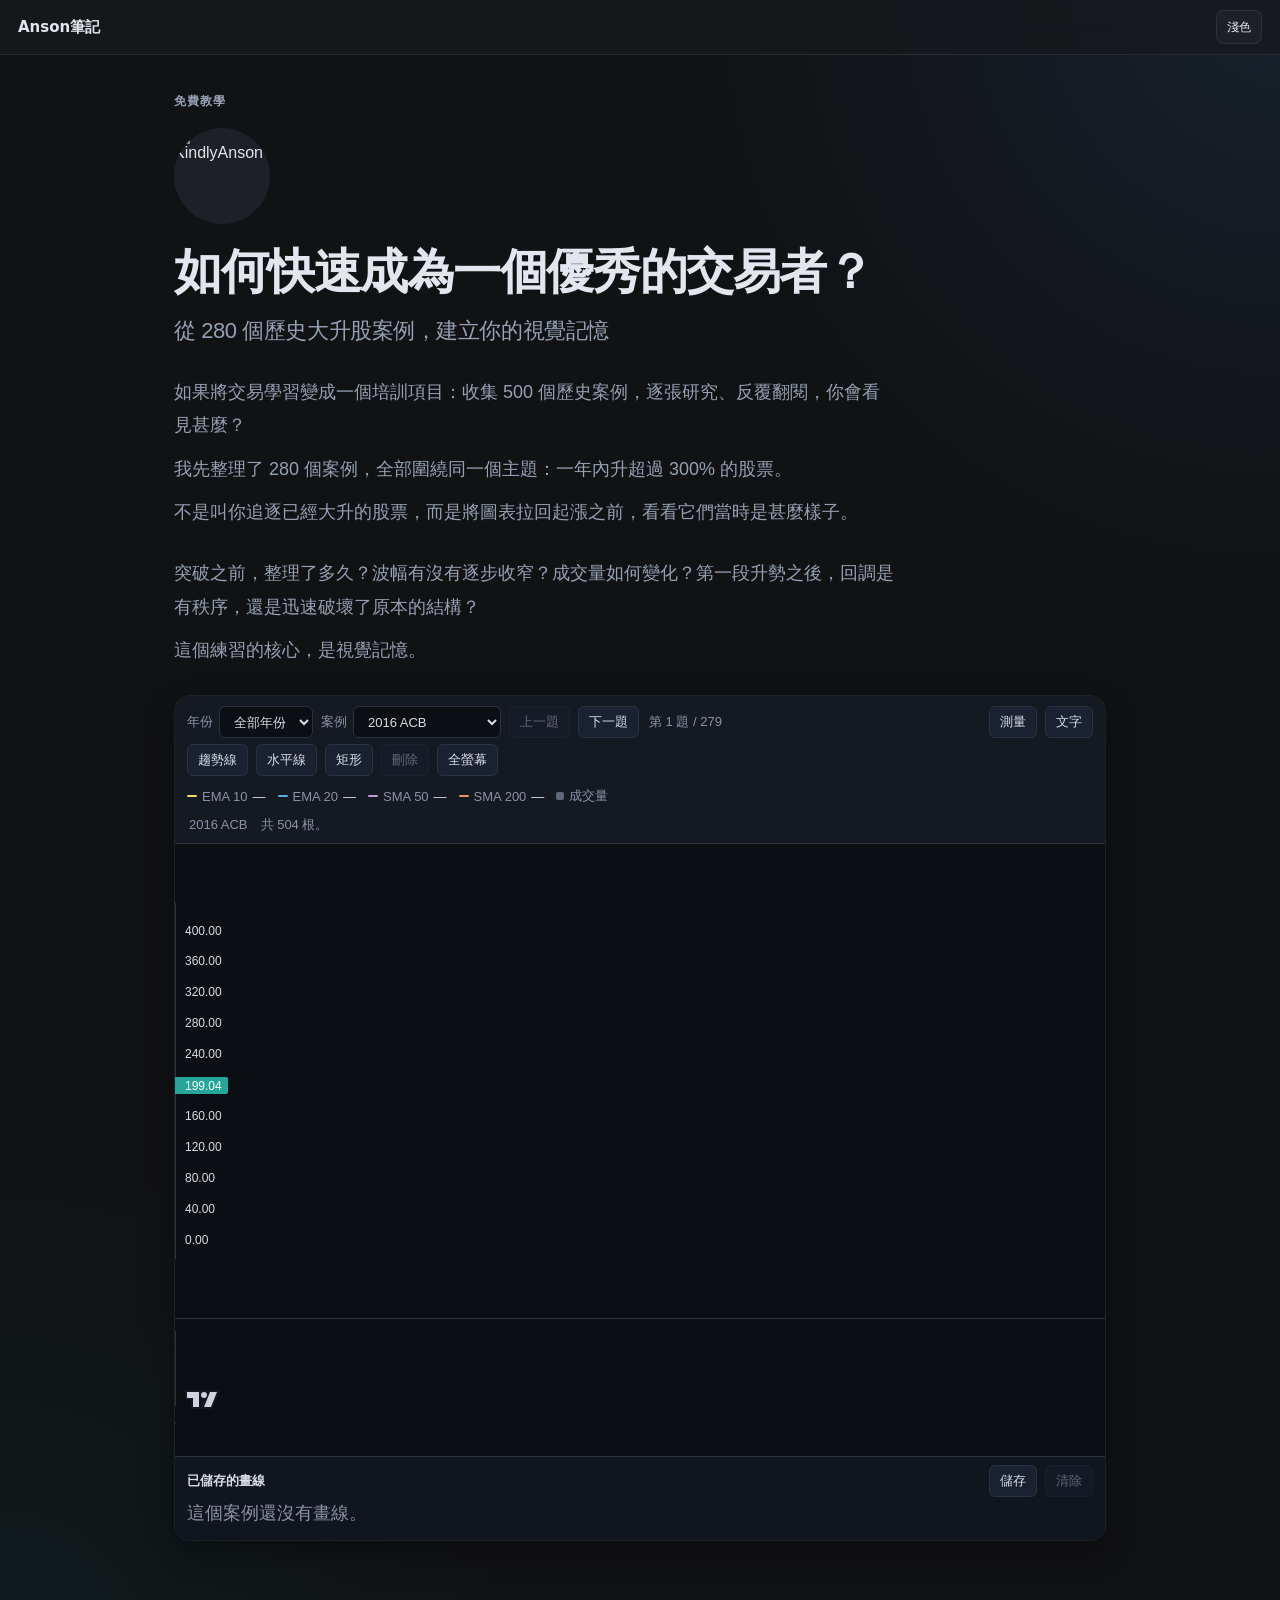
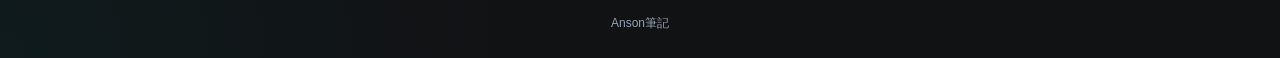
==== commit 9e21faae: "Add a chart-only embed page for kindlyanson.com iframes. embed.html reuses the existing chart, drawi" ====
--- a/index.html
+++ b/index.html
@@ -13,6 +13,15 @@
         var theme = localStorage.getItem("anson-notes-theme");
         if (theme === "light" || theme === "dark") {
           document.documentElement.setAttribute("data-theme", theme);
+        }
+      } catch (e) {}
+    })();
+  </script>
+  <script>
+    (function () {
+      try {
+        if (new URLSearchParams(location.search).get("embed") === "1") {
+          document.documentElement.classList.add("is-embed");
         }
       } catch (e) {}
     })();
--- a/css/styles.css
+++ b/css/styles.css
@@ -670,3 +670,79 @@
     font-size: 13px;
   }
 }
+
+/* Chart-only embed (embed.html, and index.html?embed=1).
+   The page stays dark and flush so a cross-origin iframe on either
+   kindlyanson.com theme does not show essay chrome or a light gap. */
+html.is-embed {
+  height: 100%;
+  background: #0b0e13;
+  color-scheme: dark;
+}
+
+html.is-embed body {
+  height: 100%;
+  min-height: 100%;
+  margin: 0;
+  overflow: auto;
+  background: #0b0e13;
+  color: #d7dde8;
+}
+
+html.is-embed .topbar,
+html.is-embed .footer,
+html.is-embed .back-link,
+html.is-embed .cover-avatar,
+html.is-embed .essay > h1,
+html.is-embed .dek,
+html.is-embed .essay-body > section {
+  display: none !important;
+}
+
+html.is-embed main,
+html.is-embed .essay,
+html.is-embed .essay-body,
+html.is-embed .chart-figure {
+  display: flex;
+  flex: 1 1 auto;
+  flex-direction: column;
+  width: 100%;
+  max-width: none;
+  height: 100%;
+  min-height: 100%;
+  margin: 0;
+  padding: 0;
+  gap: 0;
+}
+
+html.is-embed .chart-card {
+  flex: 1 1 auto;
+  width: 100%;
+  height: 100%;
+  min-height: 100%;
+  border: 0;
+  border-radius: 0;
+  box-shadow: none;
+}
+
+html.is-embed .chart-card #chart-wrap {
+  flex: 1 1 0;
+  height: auto;
+  min-height: 220px;
+}
+
+html.is-embed .draw-panel {
+  flex: 0 0 auto;
+  max-height: min(168px, 30vh);
+}
+
+@media (max-width: 520px) {
+  html.is-embed .essay {
+    padding: 0;
+  }
+
+  html.is-embed .chart-card #chart-wrap {
+    height: auto;
+    min-height: 220px;
+  }
+}
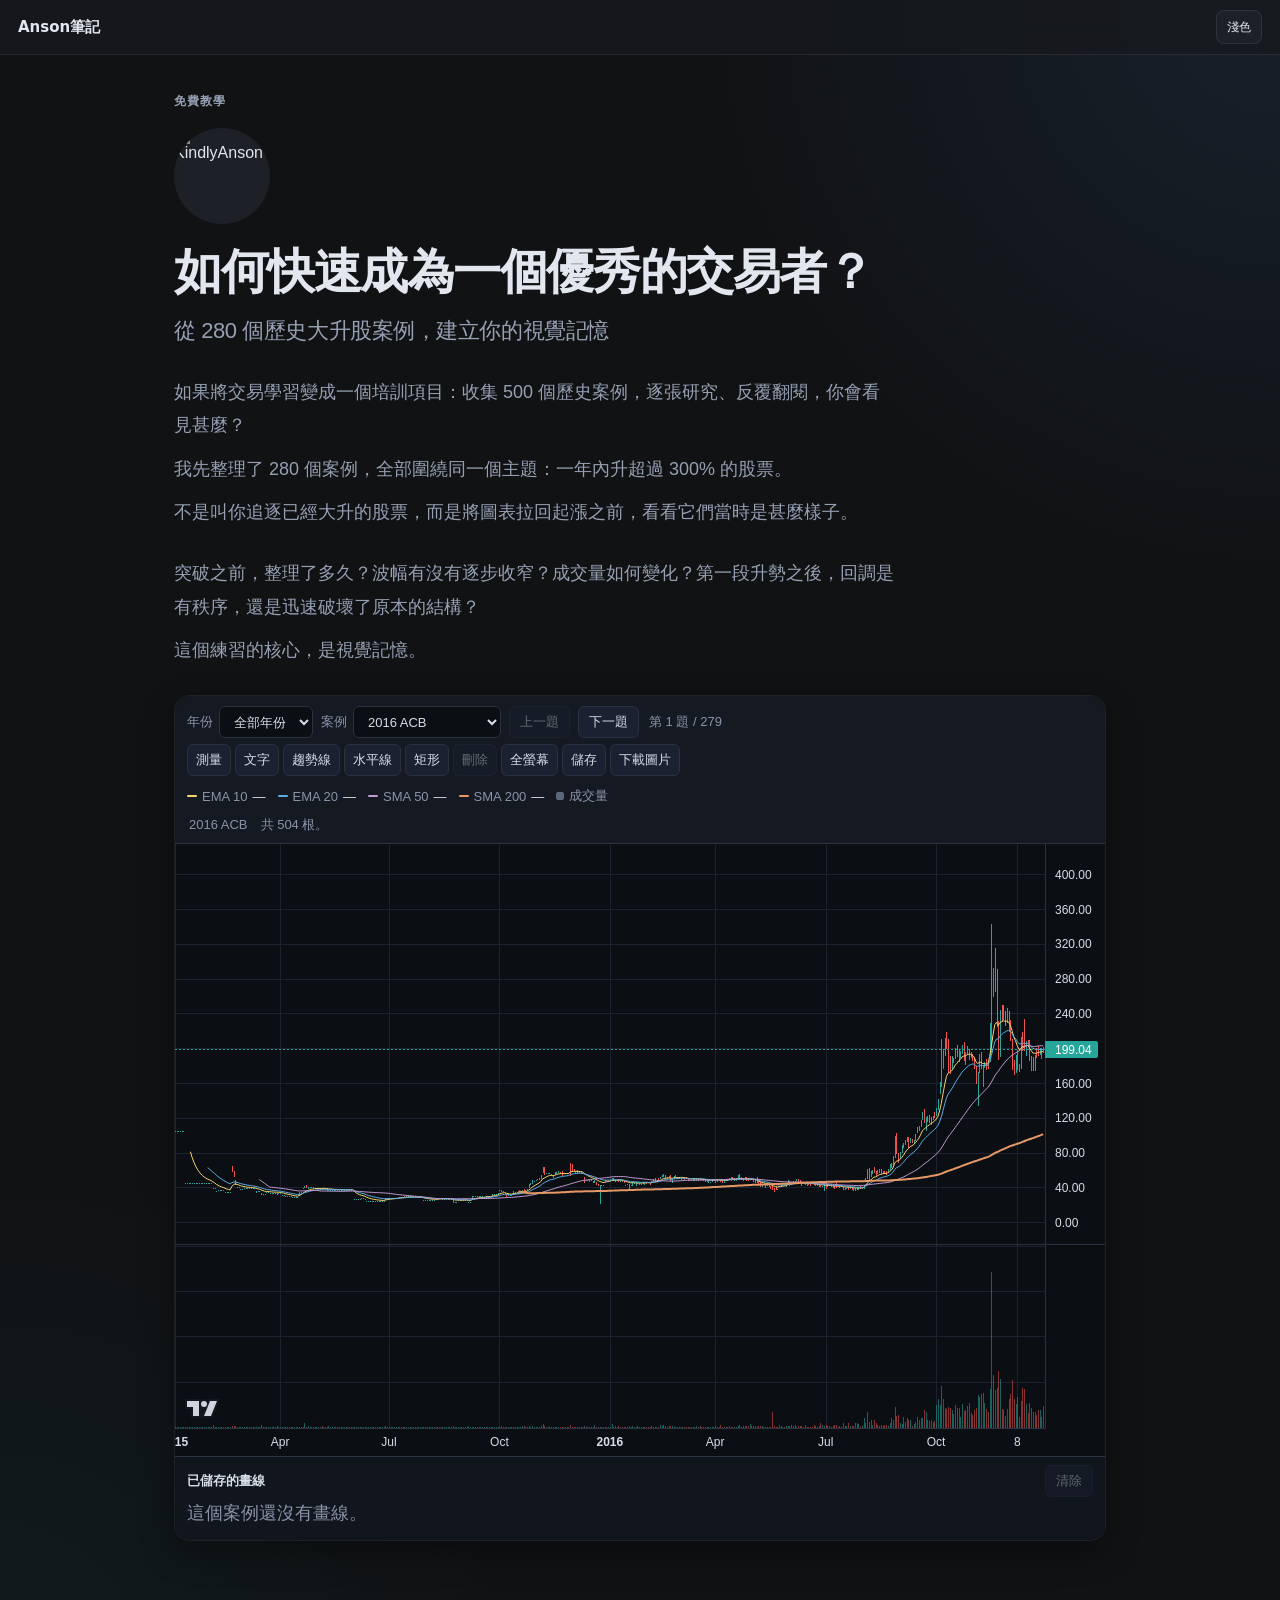
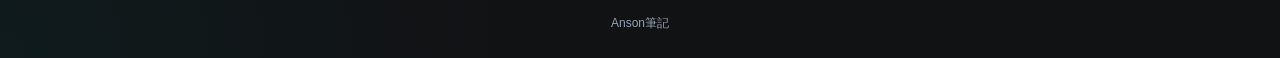
==== commit 076755ee: "Put drawing controls on one toolbar row and add a PNG download. 儲存 still writes this case's drawings" ====
--- a/index.html
+++ b/index.html
@@ -70,17 +70,17 @@
                 <button type="button" id="prev-btn">上一題</button>
                 <button type="button" id="next-btn">下一題</button>
                 <span id="counter" class="counter">0 / 0</span>
-                <span class="tools">
-                  <button type="button" id="measure-btn" title="拖拉兩點測量漲跌幅；亦可按住 Shift 拖拉">測量</button>
-                  <button type="button" id="text-btn" title="在圖上點一下寫短註記">文字</button>
-                </span>
               </div>
               <div class="row draw-tools" role="toolbar" aria-label="畫圖">
+                <button type="button" id="measure-btn" title="拖拉兩點測量漲跌幅；亦可按住 Shift 拖拉">測量</button>
+                <button type="button" id="text-btn" title="在圖上點一下寫短註記">文字</button>
                 <button type="button" id="trend-btn" title="拖拉，或點兩下，畫趨勢線">趨勢線</button>
                 <button type="button" id="hline-btn" title="在一個價位畫水平線">水平線</button>
                 <button type="button" id="rect-btn" title="拖拉，或點兩下，畫矩形">矩形</button>
                 <button type="button" id="delete-draw-btn" title="刪除選取的畫線" disabled>刪除</button>
                 <button type="button" id="fullscreen-btn" title="放大圖表">全螢幕</button>
+                <button type="button" id="save-draw-btn" title="把這個案例的畫線存到這個瀏覽器，不會下載檔案">儲存</button>
+                <button type="button" id="download-image-btn" title="下載目前圖表的 PNG，包含 K 線、成交量、均線、畫線與文字">下載圖片</button>
               </div>
               <div class="row">
                 <div class="legend">
@@ -106,7 +106,6 @@
                 <strong>已儲存的畫線</strong>
                 <span id="draw-saved" class="draw-saved"></span>
                 <span class="draw-actions">
-                  <button type="button" id="save-draw-btn">儲存</button>
                   <button type="button" id="clear-draw-btn">清除</button>
                 </span>
               </div>
--- a/css/styles.css
+++ b/css/styles.css
@@ -324,11 +324,14 @@
   font-variant-numeric: tabular-nums;
 }
 
-.chart-card .tools {
-  display: inline-flex;
-  align-items: center;
-  gap: 8px;
-  margin-left: auto;
+.chart-card .draw-tools {
+  flex-wrap: wrap;
+  gap: 4px;
+}
+
+.chart-card .draw-tools button {
+  flex: 0 0 auto;
+  padding: 0 8px;
 }
 
 .chart-card .legend {
@@ -594,10 +597,6 @@
     padding: 8px 12px;
   }
 
-  .chart-card .tools {
-    margin-left: 0;
-  }
-
   .chart-card label.field {
     flex: 1 1 calc(50% - 8px);
   }
@@ -632,6 +631,16 @@
   .chart-card button {
     height: 40px;
     padding: 0 12px;
+  }
+
+  .chart-card .draw-tools {
+    flex-wrap: wrap;
+    gap: 4px;
+  }
+
+  .chart-card .draw-tools button {
+    height: 36px;
+    padding: 0 8px;
   }
 
   .chart-card label.field {
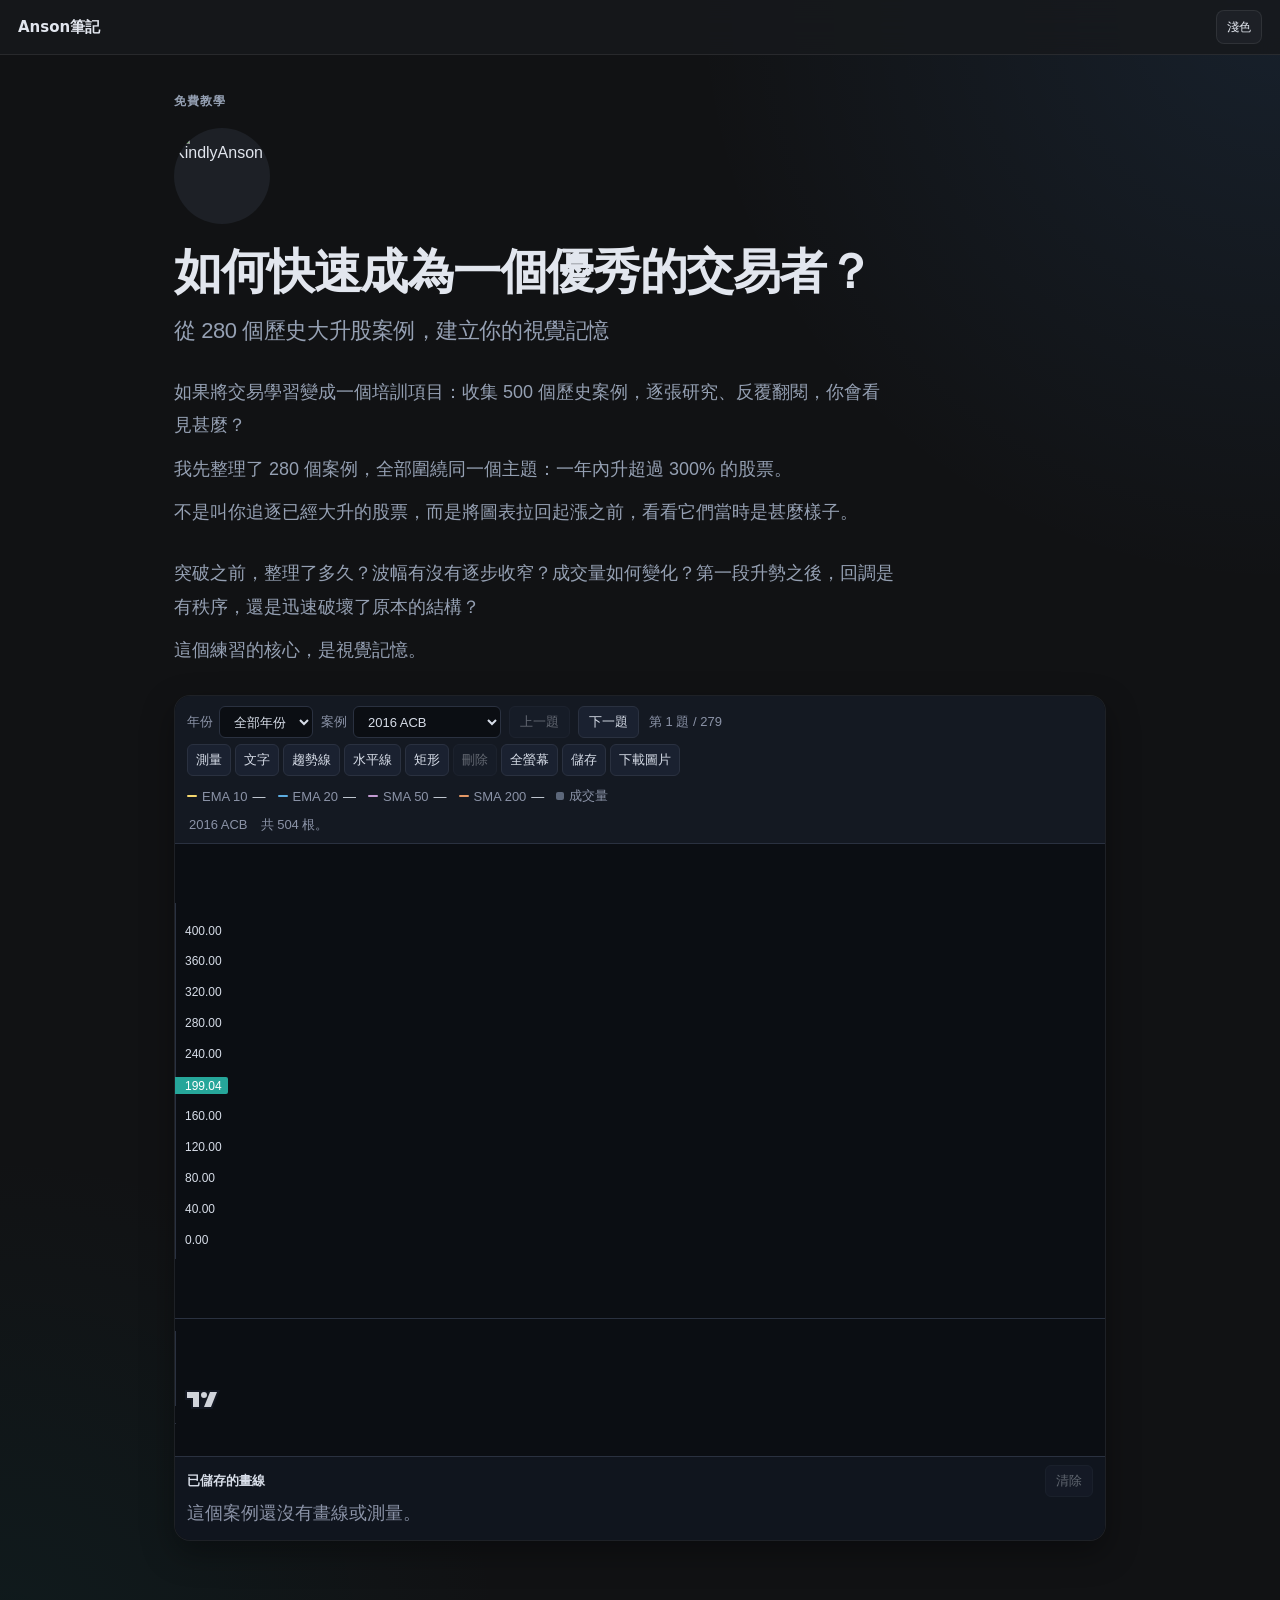
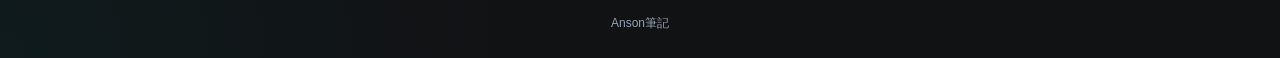
==== commit f329930f: "Save completed measure marks with each case's drawings. A finished 測量 drag now stays on the chart, r" ====
--- a/index.html
+++ b/index.html
@@ -72,15 +72,15 @@
                 <span id="counter" class="counter">0 / 0</span>
               </div>
               <div class="row draw-tools" role="toolbar" aria-label="畫圖">
-                <button type="button" id="measure-btn" title="拖拉兩點測量漲跌幅；亦可按住 Shift 拖拉">測量</button>
+                <button type="button" id="measure-btn" title="拖拉兩點測量漲跌幅，完成後留在這個案例；亦可按住 Shift 拖拉">測量</button>
                 <button type="button" id="text-btn" title="在圖上點一下寫短註記">文字</button>
                 <button type="button" id="trend-btn" title="拖拉，或點兩下，畫趨勢線">趨勢線</button>
                 <button type="button" id="hline-btn" title="在一個價位畫水平線">水平線</button>
                 <button type="button" id="rect-btn" title="拖拉，或點兩下，畫矩形">矩形</button>
-                <button type="button" id="delete-draw-btn" title="刪除選取的畫線" disabled>刪除</button>
+                <button type="button" id="delete-draw-btn" title="刪除選取的畫線或測量" disabled>刪除</button>
                 <button type="button" id="fullscreen-btn" title="放大圖表">全螢幕</button>
-                <button type="button" id="save-draw-btn" title="把這個案例的畫線存到這個瀏覽器，不會下載檔案">儲存</button>
-                <button type="button" id="download-image-btn" title="下載目前圖表的 PNG，包含 K 線、成交量、均線、畫線與文字">下載圖片</button>
+                <button type="button" id="save-draw-btn" title="把這個案例的畫線與測量存到這個瀏覽器，不會下載檔案">儲存</button>
+                <button type="button" id="download-image-btn" title="下載目前圖表的 PNG，包含 K 線、成交量、均線、畫線、測量與文字">下載圖片</button>
               </div>
               <div class="row">
                 <div class="legend">
@@ -109,7 +109,7 @@
                   <button type="button" id="clear-draw-btn">清除</button>
                 </span>
               </div>
-              <p id="draw-empty" class="draw-empty">這個案例還沒有畫線。</p>
+              <p id="draw-empty" class="draw-empty">這個案例還沒有畫線或測量。</p>
               <ul id="draw-list" class="draw-list"></ul>
             </aside>
           </div>
